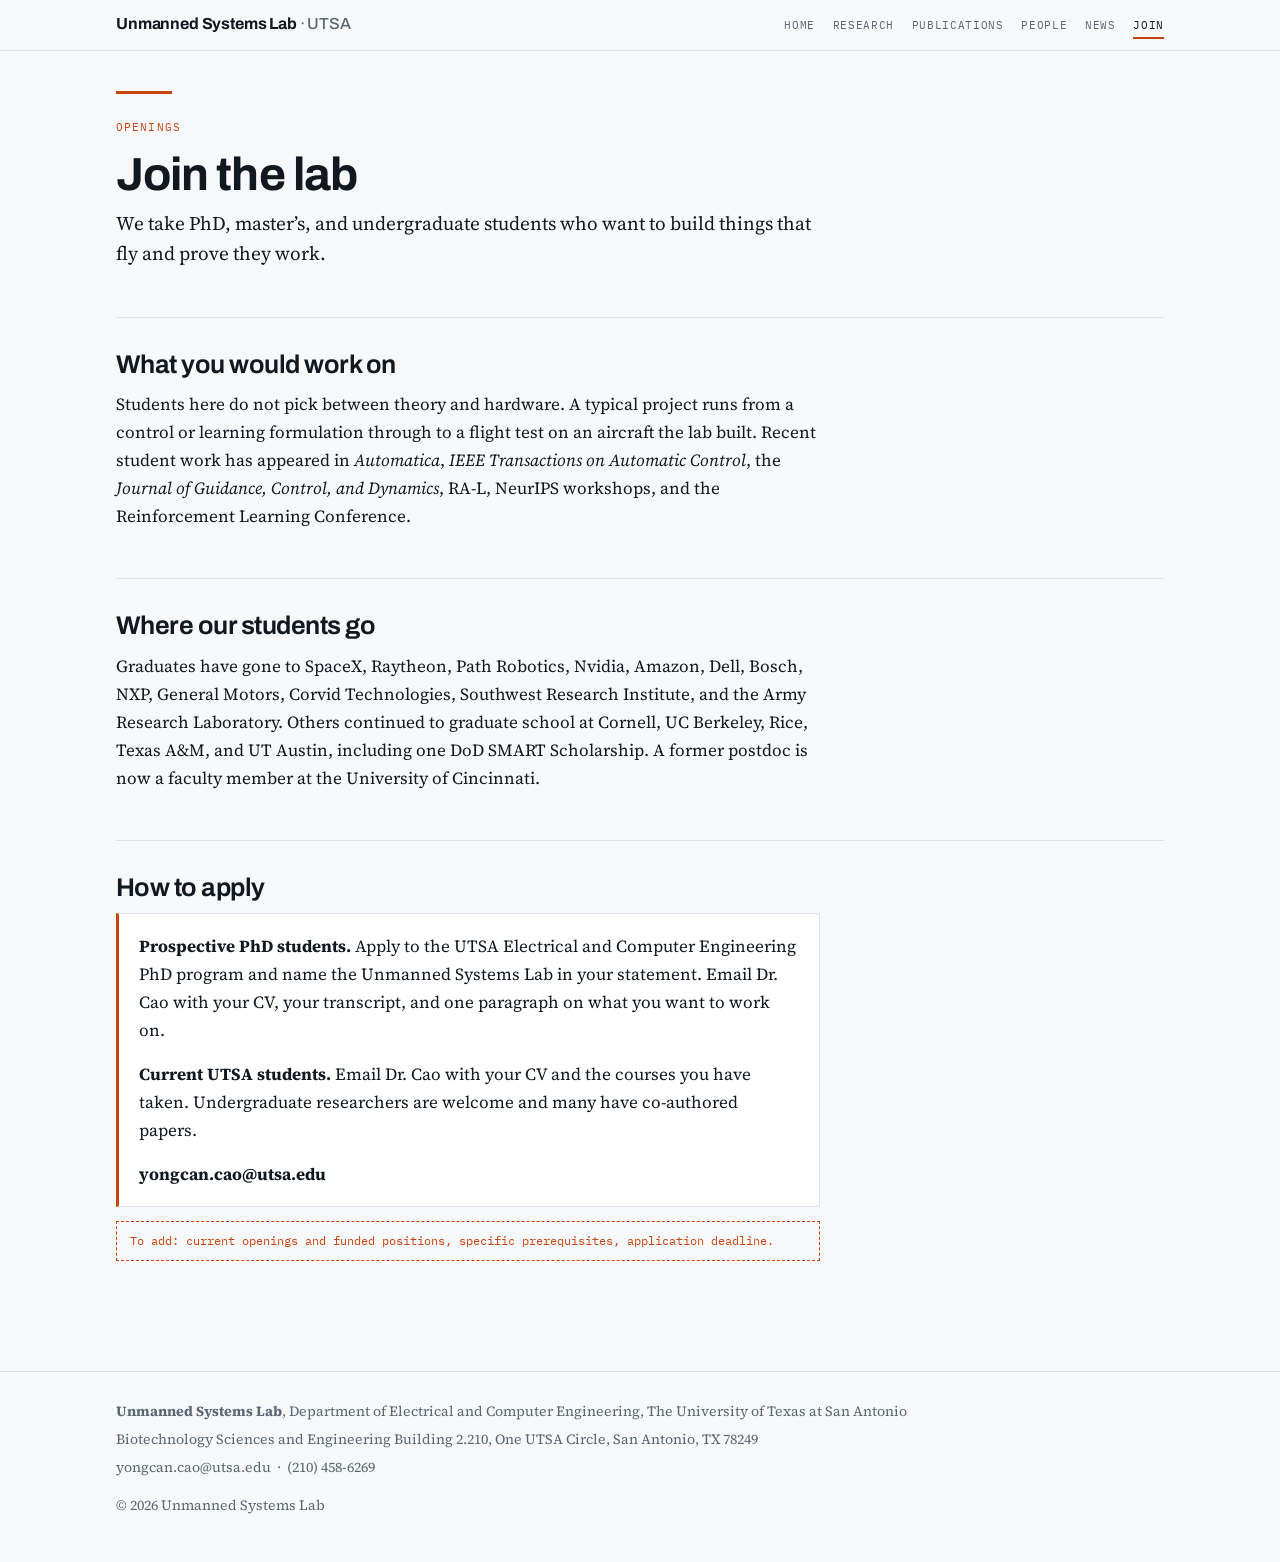
==== join.html @ a0c5c053 "Add files via upload" ====
<!doctype html>
<html lang="en">
<head>
<meta charset="utf-8">
<meta name="viewport" content="width=device-width, initial-scale=1, viewport-fit=cover">
<title>Join the Lab — Unmanned Systems Lab</title>
<meta name="description" content="Openings and how to apply to the Unmanned Systems Lab at UT San Antonio.">
<link rel="preconnect" href="https://fonts.googleapis.com">
<link rel="preconnect" href="https://fonts.gstatic.com" crossorigin>
<link rel="stylesheet" href="https://fonts.googleapis.com/css2?family=Archivo:wght@500;600;700&family=IBM+Plex+Mono:wght@400;500&family=Source+Serif+4:ital,opsz,wght@0,8..60,400;0,8..60,600;1,8..60,400&display=swap">
<link rel="stylesheet" href="style.css">
</head>
<body>
<header class="bar"><div class="bar-in">
<a class="brand" href="index.html">Unmanned Systems Lab <span>&middot; UTSA</span></a>
<nav aria-label="Main"><a href="index.html">Home</a><a href="research.html">Research</a><a href="publications.html">Publications</a><a href="people.html">People</a><a href="news.html">News</a><a href="join.html" aria-current="page">Join</a></nav>
</div></header>

<div class="wrap">
<main>
<section>
  <div class="rule-accent"></div>
  <p class="eyebrow">Openings</p>
  <h1>Join the lab</h1>
  <p class="lede col">We take PhD, master&rsquo;s, and undergraduate students who want to build things that fly and prove they work.</p>
</section>

<section>
  <h2>What you would work on</h2>
  <div class="col">
    <p>Students here do not pick between theory and hardware. A typical project runs from a control or learning formulation through to a flight test on an aircraft the lab built. Recent student work has appeared in <em>Automatica</em>, <em>IEEE Transactions on Automatic Control</em>, the <em>Journal of Guidance, Control, and Dynamics</em>, RA-L, NeurIPS workshops, and the Reinforcement Learning Conference.</p>
  </div>
</section>

<section>
  <h2>Where our students go</h2>
  <div class="col">
    <p>Graduates have gone to SpaceX, Raytheon, Path Robotics, Nvidia, Amazon, Dell, Bosch, NXP, General Motors, Corvid Technologies, Southwest Research Institute, and the Army Research Laboratory. Others continued to graduate school at Cornell, UC Berkeley, Rice, Texas A&amp;M, and UT Austin, including one DoD SMART Scholarship. A former postdoc is now a faculty member at the University of Cincinnati.</p>
  </div>
</section>

<section>
  <h2>How to apply</h2>
  <div class="col">
    <div class="callout">
      <p><strong>Prospective PhD students.</strong> Apply to the UTSA Electrical and Computer Engineering PhD program and name the Unmanned Systems Lab in your statement. Email Dr. Cao with your CV, your transcript, and one paragraph on what you want to work on.</p>
      <p><strong>Current UTSA students.</strong> Email Dr. Cao with your CV and the courses you have taken. Undergraduate researchers are welcome and many have co-authored papers.</p>
      <p style="margin-top:1rem"><strong>yongcan.cao@utsa.edu</strong></p>
    </div>
    <div class="todo">To add: current openings and funded positions, specific prerequisites, application deadline.</div>
  </div>
</section>
</main>
</div>
<footer><div class="wrap">
<p><strong>Unmanned Systems Lab</strong>, Department of Electrical and Computer Engineering, The University of Texas at San Antonio</p>
<p>Biotechnology Sciences and Engineering Building 2.210, One UTSA Circle, San Antonio, TX 78249</p>
<p>yongcan.cao@utsa.edu &nbsp;&middot;&nbsp; (210) 458-6269</p>
<p style="margin-top:.9rem">&copy; 2026 Unmanned Systems Lab</p>
</div></footer>
</body>
</html>
---- style.css ----
/* Layout: fixed-width reading column under a thin sticky bar; metadata set in mono,
   prose in serif, headings in a grotesque. Hairline rules instead of card shadows. */
:root {
  --bg: #F7F8FA;
  --surface: #FFFFFF;
  --fg: #11181F;
  --muted: #5A6672;
  --rule: #DCE2E9;
  --accent: #C8440F;
  --deep: #0C2340;
  --font-display: "Archivo", "Helvetica Neue", Arial, sans-serif;
  --font-body: "Source Serif 4", Georgia, "Times New Roman", serif;
  --font-mono: "IBM Plex Mono", ui-monospace, "SFMono-Regular", Menlo, monospace;
}
@media (prefers-color-scheme: dark) {
  :root:not([data-theme="light"]) {
    --bg: #0D1117;
    --surface: #151D26;
    --fg: #E7EDF3;
    --muted: #94A2B0;
    --rule: #26313E;
    --accent: #FF8355;
    --deep: #A9C3DE;
    color-scheme: dark;
  }
}
:root[data-theme="dark"] {
  --bg: #0D1117;
  --surface: #151D26;
  --fg: #E7EDF3;
  --muted: #94A2B0;
  --rule: #26313E;
  --accent: #FF8355;
  --deep: #A9C3DE;
  color-scheme: dark;
}

* { box-sizing: border-box; }
body {
  margin: 0;
  background: var(--bg);
  color: var(--fg);
  font-family: var(--font-body);
  font-size: 1.0625rem;
  line-height: 1.65;
  -webkit-font-smoothing: antialiased;
}
img { max-width: 100%; }
a { color: var(--accent); text-decoration-thickness: 1px; text-underline-offset: 2px; }
a:focus-visible, button:focus-visible { outline: 2px solid var(--accent); outline-offset: 3px; }

/* ---- top bar ---- */
.bar {
  position: sticky;
  top: env(safe-area-inset-top, 0px);
  z-index: 20;
  background: color-mix(in srgb, var(--bg) 92%, transparent);
  backdrop-filter: saturate(140%) blur(8px);
  border-bottom: 1px solid var(--rule);
}
.bar-in {
  max-width: 68rem; margin: 0 auto;
  padding: 0.7rem 1.25rem;
  display: flex; flex-wrap: wrap; align-items: baseline; gap: 0.5rem 1.4rem;
}
.brand {
  font-family: var(--font-display);
  font-weight: 700; font-size: 1rem; letter-spacing: -0.01em;
  color: var(--fg); text-decoration: none; margin-right: auto;
}
.brand span { color: var(--muted); font-weight: 500; }
.bar nav { display: flex; flex-wrap: wrap; gap: 0.25rem 1.1rem; }
.bar nav a {
  font-family: var(--font-mono); font-size: 0.7rem; letter-spacing: 0.06em;
  text-transform: uppercase; color: var(--muted); text-decoration: none;
  padding-block: 0.15rem; border-bottom: 2px solid transparent;
}
.bar nav a:hover { color: var(--fg); }
.bar nav a[aria-current="page"] { color: var(--fg); border-bottom-color: var(--accent); }

/* ---- shell ---- */
.wrap { max-width: 68rem; margin: 0 auto; padding-inline: 1.25rem; padding-block: 0; }
.col { max-width: 44rem; }
main { padding-block: 2.5rem 1rem; }
section { padding-block: 2rem; border-top: 1px solid var(--rule); }
section:first-of-type { border-top: 0; padding-top: 0; }

/* ---- type ---- */
h1, h2, h3 { font-family: var(--font-display); text-wrap: balance; letter-spacing: -0.02em; margin: 0 0 0.6rem; }
h1 { font-size: clamp(1.9rem, 5vw, 2.9rem); line-height: 1.1; font-weight: 700; }
h2 { font-size: clamp(1.25rem, 3vw, 1.6rem); line-height: 1.2; font-weight: 650; }
h3 { font-size: 1.05rem; font-weight: 650; line-height: 1.3; }
p { margin: 0 0 1rem; }
.lede { font-size: 1.2rem; line-height: 1.55; color: var(--fg); }
.eyebrow {
  font-family: var(--font-mono); font-size: 0.7rem; letter-spacing: 0.1em;
  text-transform: uppercase; color: var(--accent); margin: 0 0 0.75rem;
}
.muted { color: var(--muted); }
.small { font-size: 0.94rem; }

/* ---- hero ---- */
.hero { padding-block: 3rem 2.5rem; }
.hero h1 { max-width: 20ch; }
.hero .lede { max-width: 54ch; margin-top: 1rem; }
.rule-accent { width: 3.5rem; height: 3px; background: var(--accent); margin-bottom: 1.5rem; }

/* ---- stats ---- */
.stats { display: grid; grid-template-columns: repeat(auto-fit, minmax(10rem, 1fr)); gap: 1.5rem 2rem; margin-top: 2rem; }
.stat { min-width: 0; border-top: 1px solid var(--rule); padding-top: 0.75rem; }
.stat b {
  display: block; font-family: var(--font-display); font-weight: 700;
  font-size: 1.85rem; line-height: 1.1; font-variant-numeric: tabular-nums; color: var(--deep);
}
.stat span { font-family: var(--font-mono); font-size: 0.72rem; letter-spacing: 0.05em; text-transform: uppercase; color: var(--muted); }

/* ---- thrust / card grids ---- */
.grid2 { display: grid; grid-template-columns: repeat(auto-fit, minmax(17rem, 1fr)); gap: 1.75rem 2.25rem; }
.thrust { min-width: 0; }
.thrust h3 { margin-bottom: 0.35rem; }
.thrust .num {
  font-family: var(--font-mono); font-size: 0.7rem; color: var(--accent);
  letter-spacing: 0.08em; display: block; margin-bottom: 0.3rem;
}

/* ---- lists ---- */
ul.plain { list-style: none; margin: 0; padding: 0; }
.news-item { display: grid; grid-template-columns: 7.5rem 1fr; gap: 0 1.25rem; padding-block: 0.7rem; border-top: 1px solid var(--rule); }
.news-item:first-child { border-top: 0; }
.news-item time {
  font-family: var(--font-mono); font-size: 0.74rem; color: var(--muted);
  letter-spacing: 0.02em; padding-top: 0.28rem; font-variant-numeric: tabular-nums;
}
.news-item p { margin: 0; font-size: 0.99rem; min-width: 0; }
@media (max-width: 34rem) { .news-item { grid-template-columns: 1fr; gap: 0.1rem; } }

.pub { padding-block: 0.6rem; border-top: 1px solid var(--rule); font-size: 0.98rem; min-width: 0; }
.pub:first-child { border-top: 0; }
.pub .venue { font-style: italic; }
.pub .yr { font-family: var(--font-mono); font-size: 0.76rem; color: var(--muted); font-variant-numeric: tabular-nums; }

.people { display: grid; grid-template-columns: repeat(auto-fit, minmax(13rem, 1fr)); gap: 0.9rem 1.75rem; }
.person { min-width: 0; border-top: 1px solid var(--rule); padding-top: 0.6rem; }
.person b { font-family: var(--font-display); font-weight: 600; font-size: 1rem; display: block; }
.person span { font-family: var(--font-mono); font-size: 0.72rem; color: var(--muted); }

table { border-collapse: collapse; width: 100%; font-size: 0.94rem; }
.scroll { overflow-x: auto; }
th, td { text-align: left; padding: 0.45rem 0.9rem 0.45rem 0; border-bottom: 1px solid var(--rule); vertical-align: top; }
th { font-family: var(--font-mono); font-size: 0.7rem; letter-spacing: 0.07em; text-transform: uppercase; color: var(--muted); font-weight: 500; }
td.yr { font-family: var(--font-mono); font-size: 0.82rem; color: var(--muted); white-space: nowrap; font-variant-numeric: tabular-nums; }

/* ---- callout + buttons ---- */
.callout { background: var(--surface); border: 1px solid var(--rule); border-left: 3px solid var(--accent); padding: 1.1rem 1.25rem; }
.callout :last-child { margin-bottom: 0; }
.btn {
  display: inline-block; font-family: var(--font-display); font-weight: 600; font-size: 0.92rem;
  background: var(--deep); color: var(--bg); text-decoration: none;
  padding: 0.6rem 1.15rem; border: 1px solid var(--deep);
}
.btn:hover { background: transparent; color: var(--fg); }
.btn.ghost { background: transparent; color: var(--fg); border-color: var(--rule); }
.btn.ghost:hover { border-color: var(--accent); color: var(--accent); }
.btns { display: flex; flex-wrap: wrap; gap: 0.75rem; margin-top: 1.25rem; }

.tags { display: flex; flex-wrap: wrap; gap: 0.4rem; margin: 0.9rem 0 0; padding: 0; list-style: none; }
.tags li {
  font-family: var(--font-mono); font-size: 0.7rem; letter-spacing: 0.04em;
  border: 1px solid var(--rule); padding: 0.2rem 0.55rem; color: var(--muted);
}

.todo { border: 1px dashed var(--accent); padding: 0.55rem 0.8rem; font-family: var(--font-mono); font-size: 0.76rem; color: var(--accent); margin-block: 0.9rem; }

footer { border-top: 1px solid var(--rule); margin-top: 3rem; padding-block: 1.75rem 2.5rem; }
footer p { font-size: 0.88rem; color: var(--muted); margin: 0 0 0.3rem; }
footer a { color: var(--muted); }

@media (prefers-reduced-motion: reduce) { * { animation: none !important; transition: none !important; } }
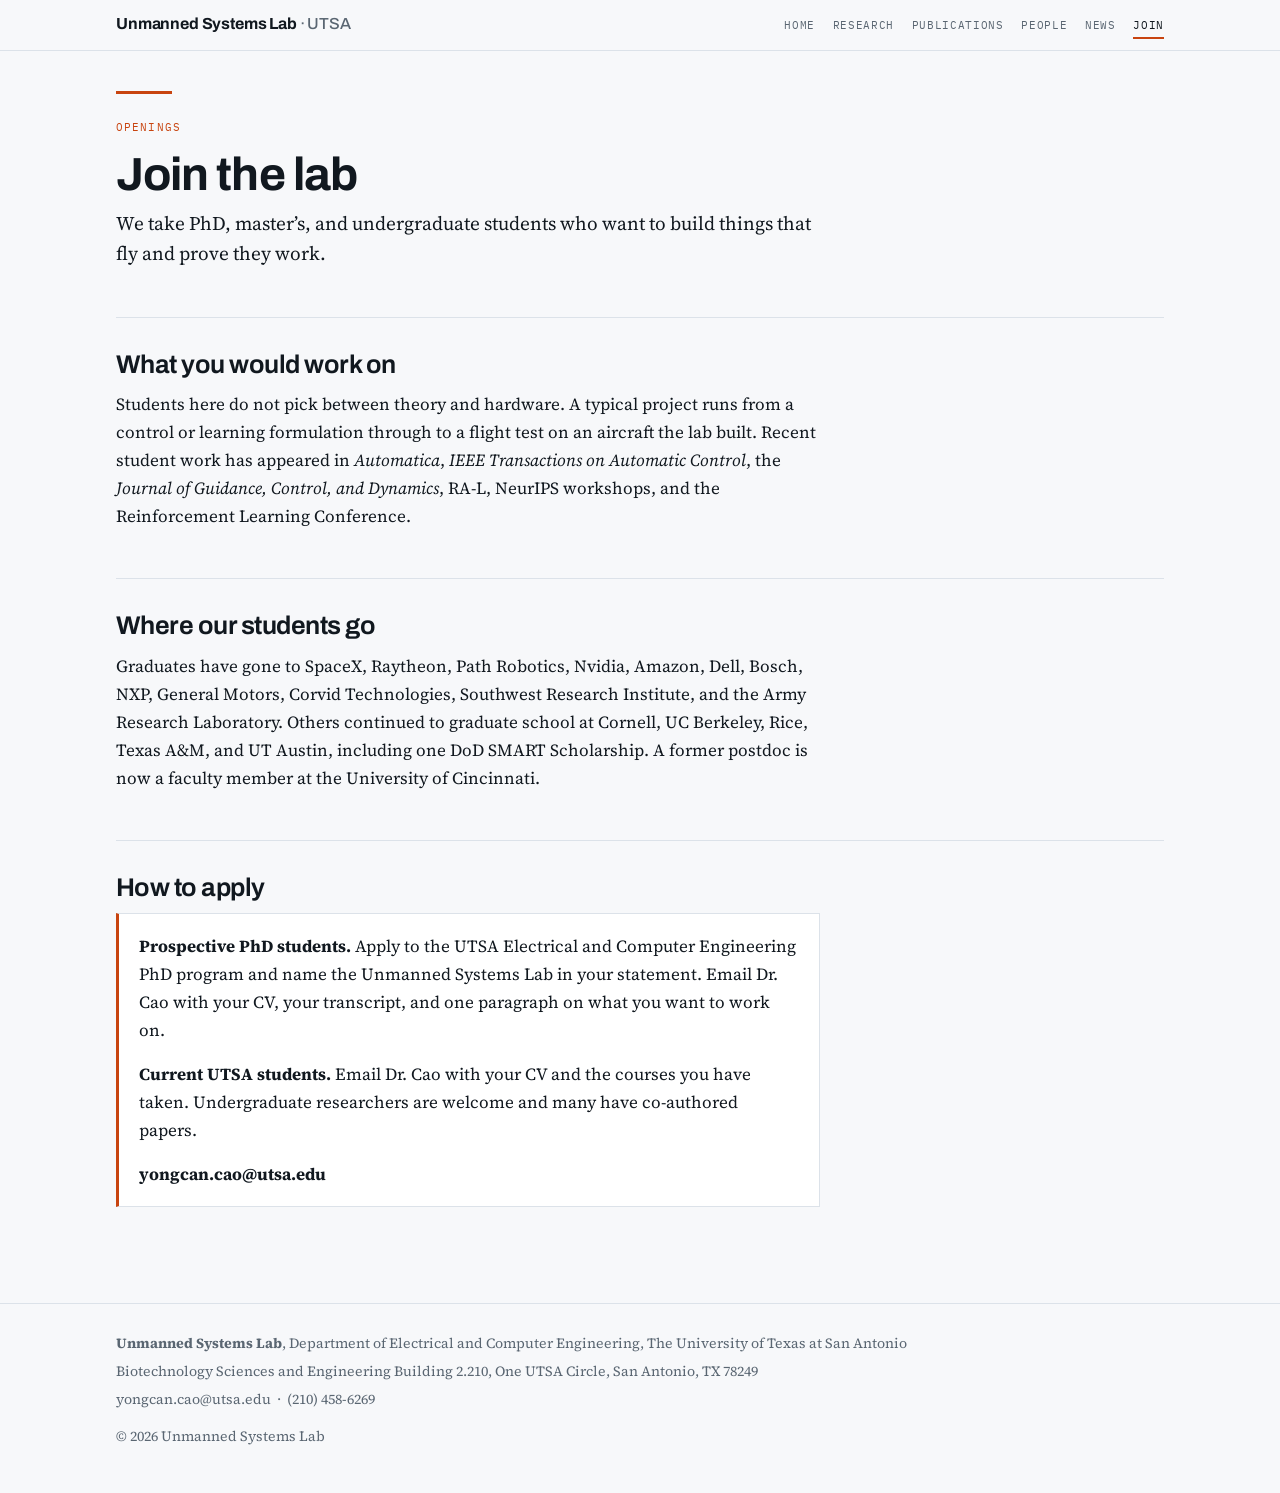
==== commit 863bee64: "Update join.html" ====
--- a/join.html
+++ b/join.html
@@ -47,7 +47,6 @@
       <p><strong>Current UTSA students.</strong> Email Dr. Cao with your CV and the courses you have taken. Undergraduate researchers are welcome and many have co-authored papers.</p>
       <p style="margin-top:1rem"><strong>yongcan.cao@utsa.edu</strong></p>
     </div>
-    <div class="todo">To add: current openings and funded positions, specific prerequisites, application deadline.</div>
   </div>
 </section>
 </main>
@@ -59,4 +58,4 @@
 <p style="margin-top:.9rem">&copy; 2026 Unmanned Systems Lab</p>
 </div></footer>
 </body>
-</html>+</html>
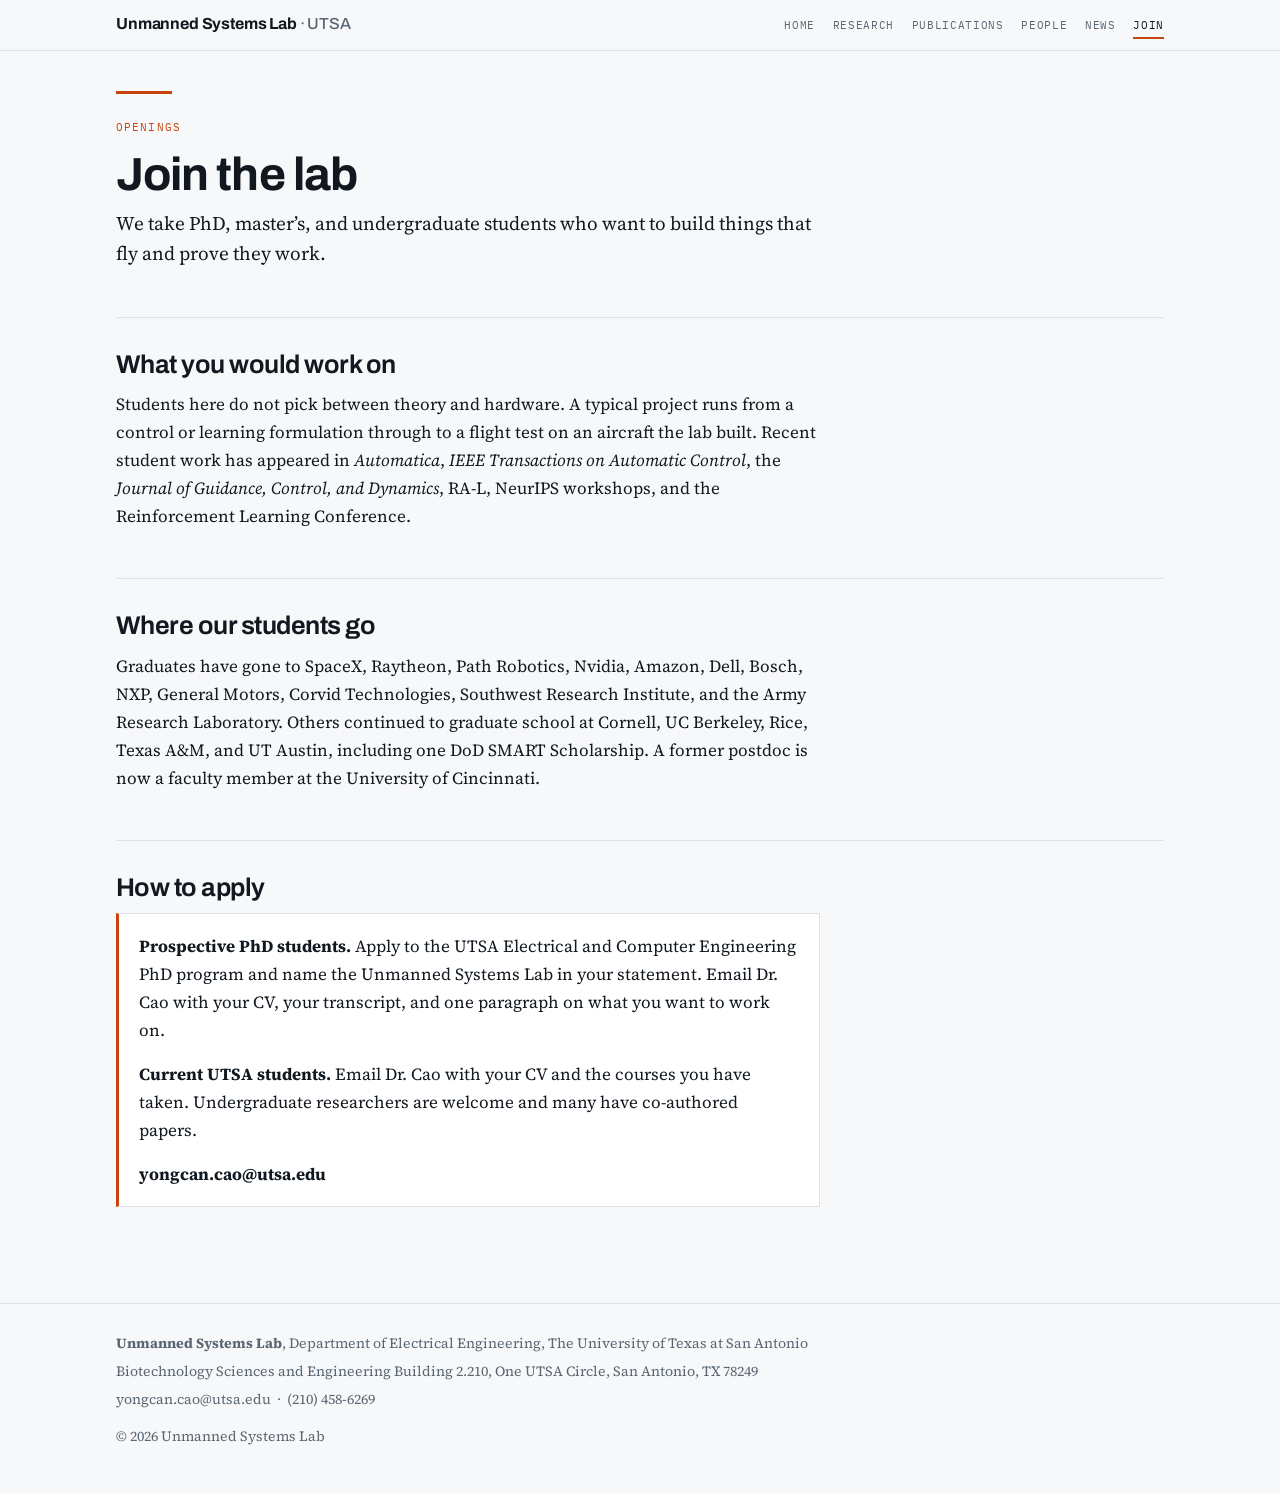
==== commit 2844dd07: "Update join.html" ====
--- a/join.html
+++ b/join.html
@@ -52,7 +52,7 @@
 </main>
 </div>
 <footer><div class="wrap">
-<p><strong>Unmanned Systems Lab</strong>, Department of Electrical and Computer Engineering, The University of Texas at San Antonio</p>
+<p><strong>Unmanned Systems Lab</strong>, Department of Electrical Engineering, The University of Texas at San Antonio</p>
 <p>Biotechnology Sciences and Engineering Building 2.210, One UTSA Circle, San Antonio, TX 78249</p>
 <p>yongcan.cao@utsa.edu &nbsp;&middot;&nbsp; (210) 458-6269</p>
 <p style="margin-top:.9rem">&copy; 2026 Unmanned Systems Lab</p>
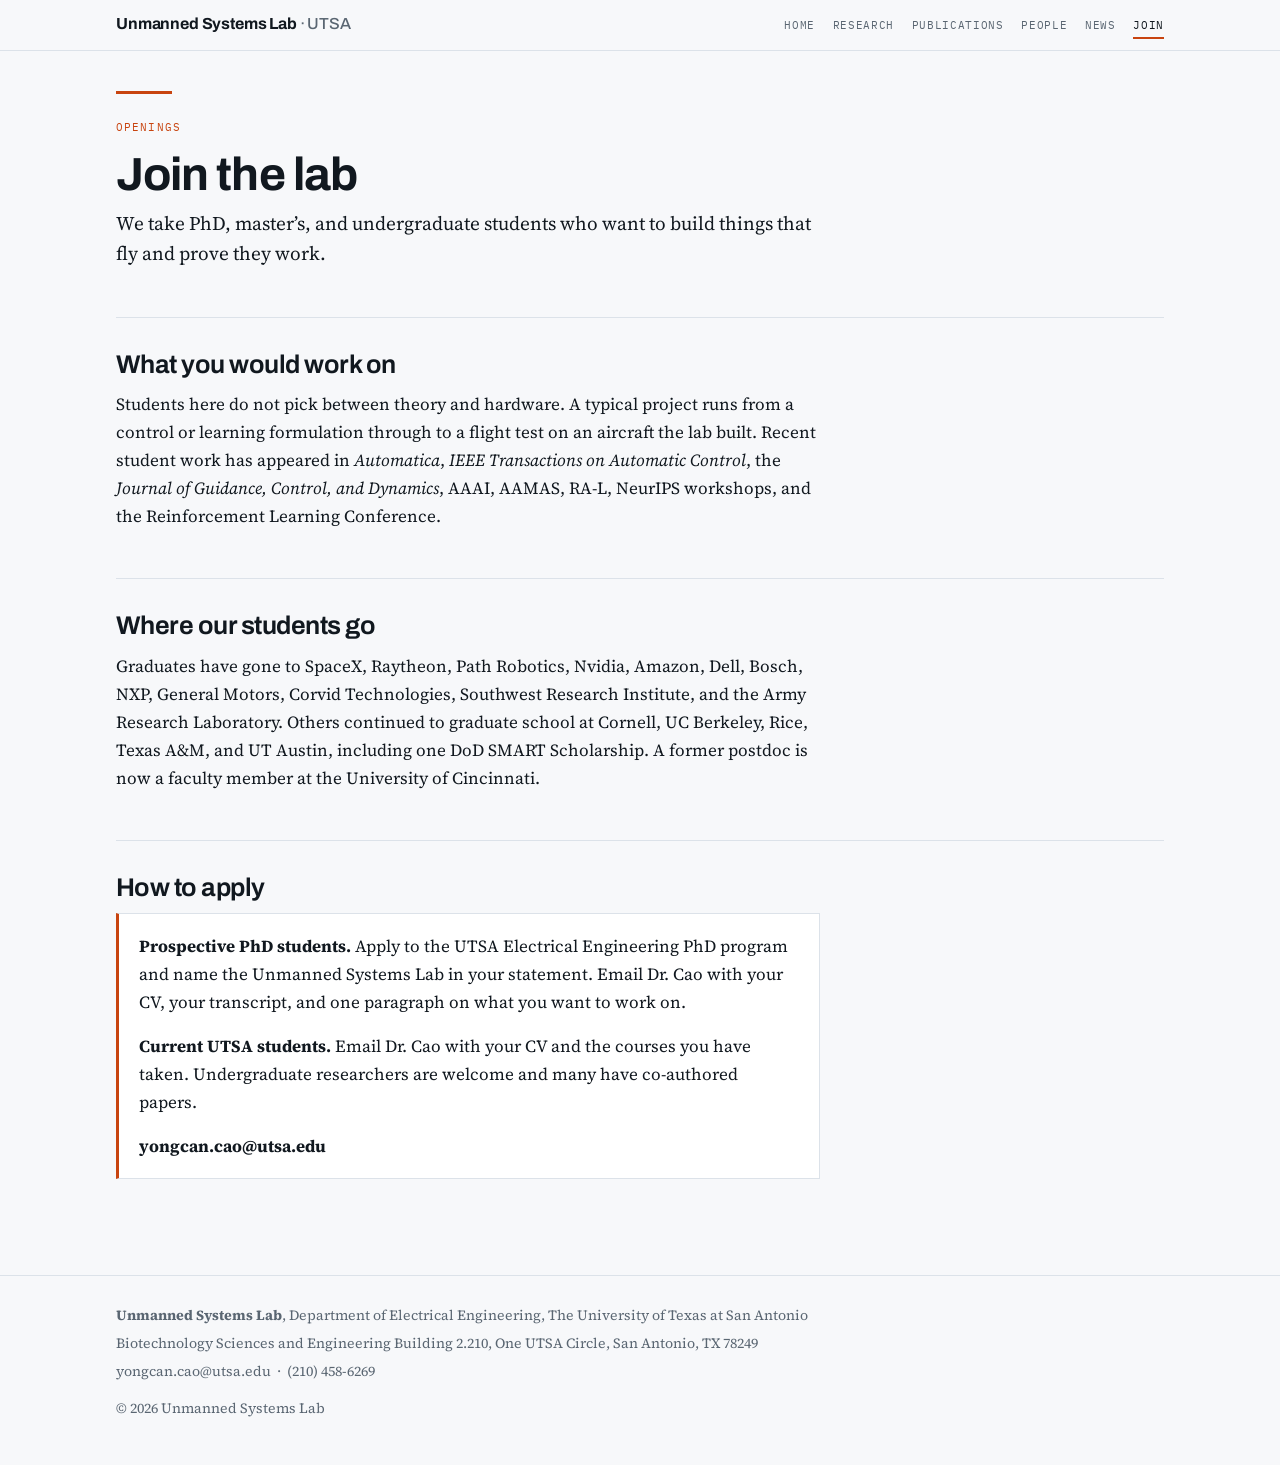
==== commit 9521c664: "Update join.html" ====
--- a/join.html
+++ b/join.html
@@ -28,7 +28,7 @@
 <section>
   <h2>What you would work on</h2>
   <div class="col">
-    <p>Students here do not pick between theory and hardware. A typical project runs from a control or learning formulation through to a flight test on an aircraft the lab built. Recent student work has appeared in <em>Automatica</em>, <em>IEEE Transactions on Automatic Control</em>, the <em>Journal of Guidance, Control, and Dynamics</em>, RA-L, NeurIPS workshops, and the Reinforcement Learning Conference.</p>
+    <p>Students here do not pick between theory and hardware. A typical project runs from a control or learning formulation through to a flight test on an aircraft the lab built. Recent student work has appeared in <em>Automatica</em>, <em>IEEE Transactions on Automatic Control</em>, the <em>Journal of Guidance, Control, and Dynamics</em>, AAAI, AAMAS, RA-L, NeurIPS workshops, and the Reinforcement Learning Conference.</p>
   </div>
 </section>
 
@@ -43,7 +43,7 @@
   <h2>How to apply</h2>
   <div class="col">
     <div class="callout">
-      <p><strong>Prospective PhD students.</strong> Apply to the UTSA Electrical and Computer Engineering PhD program and name the Unmanned Systems Lab in your statement. Email Dr. Cao with your CV, your transcript, and one paragraph on what you want to work on.</p>
+      <p><strong>Prospective PhD students.</strong> Apply to the UTSA Electrical Engineering PhD program and name the Unmanned Systems Lab in your statement. Email Dr. Cao with your CV, your transcript, and one paragraph on what you want to work on.</p>
       <p><strong>Current UTSA students.</strong> Email Dr. Cao with your CV and the courses you have taken. Undergraduate researchers are welcome and many have co-authored papers.</p>
       <p style="margin-top:1rem"><strong>yongcan.cao@utsa.edu</strong></p>
     </div>
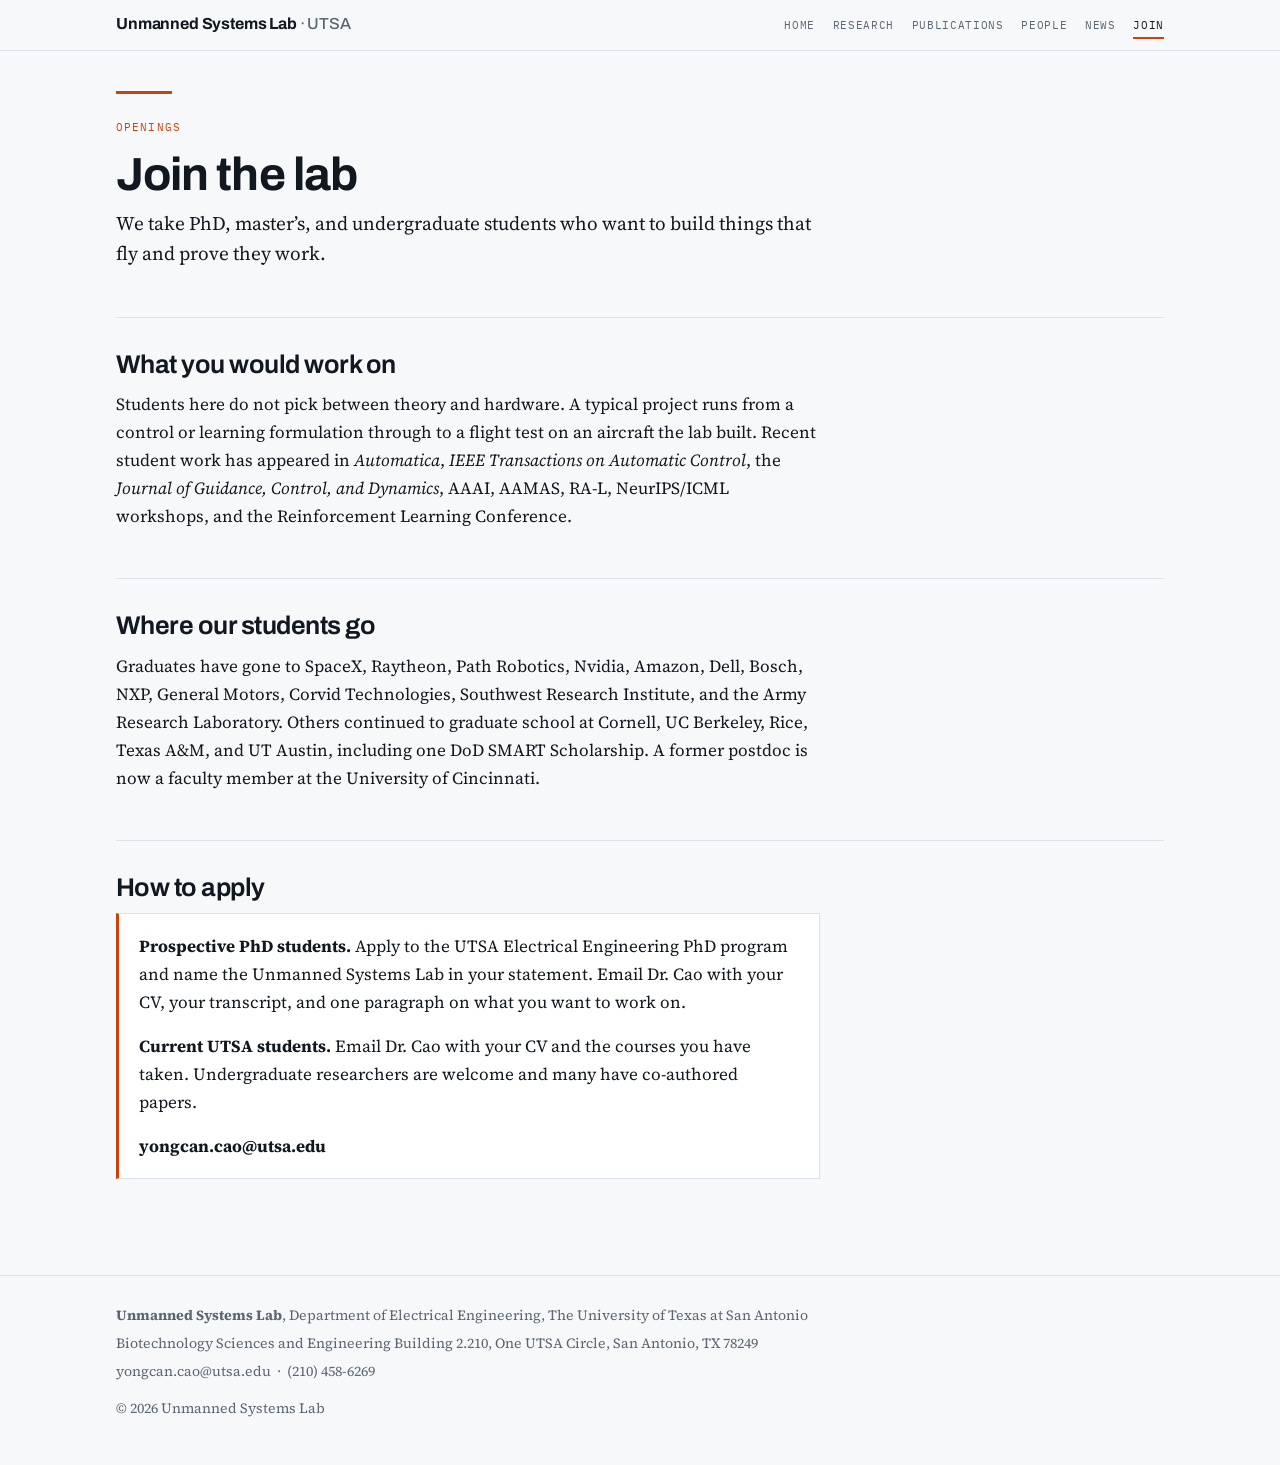
==== commit 78f9bfbe: "Update join.html" ====
--- a/join.html
+++ b/join.html
@@ -28,7 +28,7 @@
 <section>
   <h2>What you would work on</h2>
   <div class="col">
-    <p>Students here do not pick between theory and hardware. A typical project runs from a control or learning formulation through to a flight test on an aircraft the lab built. Recent student work has appeared in <em>Automatica</em>, <em>IEEE Transactions on Automatic Control</em>, the <em>Journal of Guidance, Control, and Dynamics</em>, AAAI, AAMAS, RA-L, NeurIPS workshops, and the Reinforcement Learning Conference.</p>
+    <p>Students here do not pick between theory and hardware. A typical project runs from a control or learning formulation through to a flight test on an aircraft the lab built. Recent student work has appeared in <em>Automatica</em>, <em>IEEE Transactions on Automatic Control</em>, the <em>Journal of Guidance, Control, and Dynamics</em>, AAAI, AAMAS, RA-L, NeurIPS/ICML workshops, and the Reinforcement Learning Conference.</p>
   </div>
 </section>
 
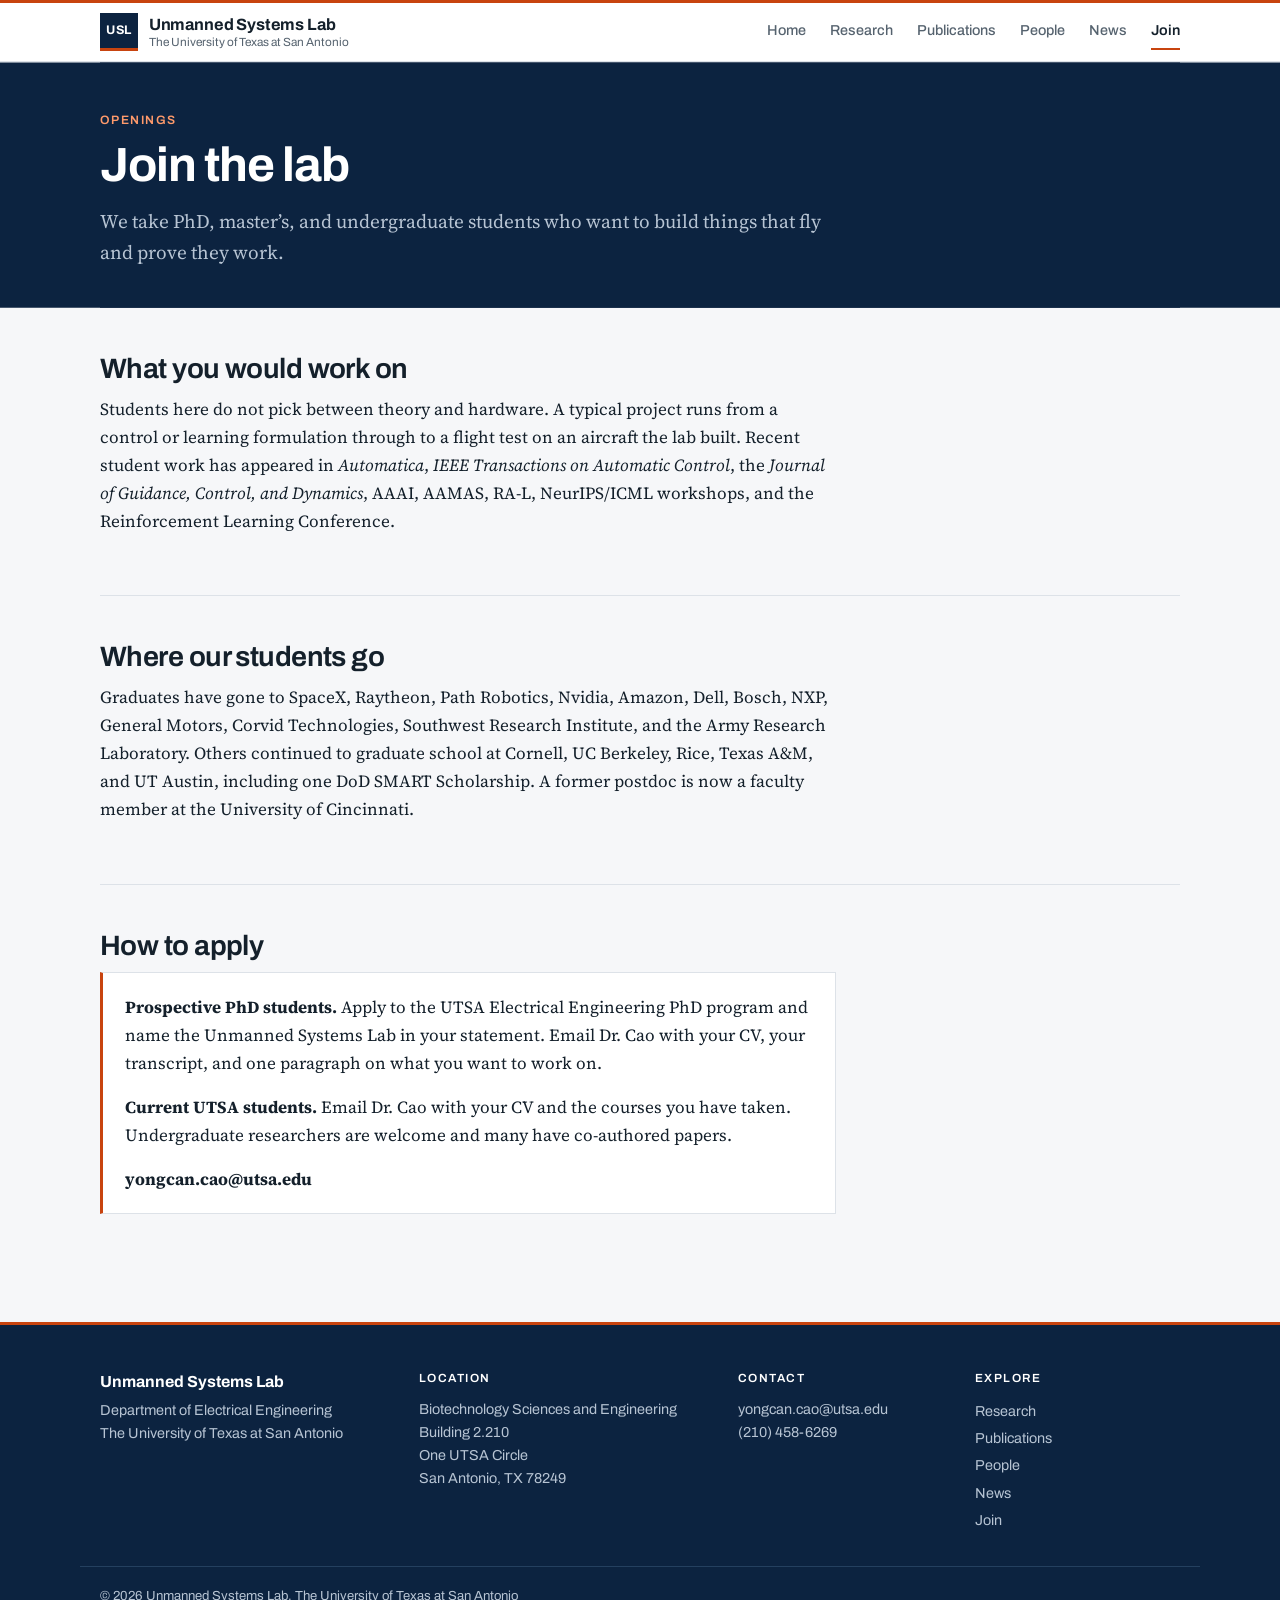
==== commit 8a826392: "Redesign site and standardize publication format - Navy/orange UTSA styling: new header, page title " ====
--- a/join.html
+++ b/join.html
@@ -5,21 +5,22 @@
 <meta name="viewport" content="width=device-width, initial-scale=1, viewport-fit=cover">
 <title>Join the Lab — Unmanned Systems Lab</title>
 <meta name="description" content="Openings and how to apply to the Unmanned Systems Lab at UT San Antonio.">
+<meta name="theme-color" content="#0C2340">
+<link rel="icon" href="data:image/svg+xml,%3Csvg xmlns='http://www.w3.org/2000/svg' viewBox='0 0 32 32'%3E%3Crect width='32' height='32' fill='%230C2340'/%3E%3Crect y='28' width='32' height='4' fill='%23C8440F'/%3E%3Ctext x='16' y='21' font-family='Arial' font-weight='700' font-size='12' fill='white' text-anchor='middle'%3EUSL%3C/text%3E%3C/svg%3E">
 <link rel="preconnect" href="https://fonts.googleapis.com">
 <link rel="preconnect" href="https://fonts.gstatic.com" crossorigin>
-<link rel="stylesheet" href="https://fonts.googleapis.com/css2?family=Archivo:wght@500;600;700&family=IBM+Plex+Mono:wght@400;500&family=Source+Serif+4:ital,opsz,wght@0,8..60,400;0,8..60,600;1,8..60,400&display=swap">
+<link rel="stylesheet" href="https://fonts.googleapis.com/css2?family=Archivo:wght@500;600;700&family=Source+Serif+4:ital,opsz,wght@0,8..60,400;0,8..60,600;1,8..60,400&display=swap">
 <link rel="stylesheet" href="style.css">
 </head>
 <body>
 <header class="bar"><div class="bar-in">
-<a class="brand" href="index.html">Unmanned Systems Lab <span>&middot; UTSA</span></a>
+<a class="brand" href="index.html"><span class="mark" aria-hidden="true">USL</span><span class="brand-txt"><b>Unmanned Systems Lab</b><small>The University of Texas at San Antonio</small></span></a>
 <nav aria-label="Main"><a href="index.html">Home</a><a href="research.html">Research</a><a href="publications.html">Publications</a><a href="people.html">People</a><a href="news.html">News</a><a href="join.html" aria-current="page">Join</a></nav>
 </div></header>
 
 <div class="wrap">
 <main>
-<section>
-  <div class="rule-accent"></div>
+<section class="page-head band">
   <p class="eyebrow">Openings</p>
   <h1>Join the lab</h1>
   <p class="lede col">We take PhD, master&rsquo;s, and undergraduate students who want to build things that fly and prove they work.</p>
@@ -51,11 +52,11 @@
 </section>
 </main>
 </div>
-<footer><div class="wrap">
-<p><strong>Unmanned Systems Lab</strong>, Department of Electrical Engineering, The University of Texas at San Antonio</p>
-<p>Biotechnology Sciences and Engineering Building 2.210, One UTSA Circle, San Antonio, TX 78249</p>
-<p>yongcan.cao@utsa.edu &nbsp;&middot;&nbsp; (210) 458-6269</p>
-<p style="margin-top:.9rem">&copy; 2026 Unmanned Systems Lab</p>
-</div></footer>
+<footer><div class="wrap foot-grid">
+<div><p class="foot-name">Unmanned Systems Lab</p><p>Department of Electrical Engineering<br>The University of Texas at San Antonio</p></div>
+<div><p class="foot-h">Location</p><p>Biotechnology Sciences and Engineering Building 2.210<br>One UTSA Circle<br>San Antonio, TX 78249</p></div>
+<div><p class="foot-h">Contact</p><p><a href="mailto:yongcan.cao@utsa.edu">yongcan.cao@utsa.edu</a><br><a href="tel:+12104586269">(210) 458-6269</a></p></div>
+<div><p class="foot-h">Explore</p><ul class="foot-links"><li><a href="research.html">Research</a></li><li><a href="publications.html">Publications</a></li><li><a href="people.html">People</a></li><li><a href="news.html">News</a></li><li><a href="join.html">Join</a></li></ul></div>
+</div><div class="wrap foot-base"><p>&copy; 2026 Unmanned Systems Lab, The University of Texas at San Antonio</p></div></footer>
 </body>
 </html>
--- a/style.css
+++ b/style.css
@@ -1,41 +1,50 @@
-/* Layout: fixed-width reading column under a thin sticky bar; metadata set in mono,
-   prose in serif, headings in a grotesque. Hairline rules instead of card shadows. */
+/* Layout: navy institutional header bands over a light reading column; prose in serif,
+   headings and interface text in a grotesque. Hairline rules and flat bordered cards. */
 :root {
-  --bg: #F7F8FA;
+  --bg: #F6F7F9;
   --surface: #FFFFFF;
-  --fg: #11181F;
-  --muted: #5A6672;
-  --rule: #DCE2E9;
+  --fg: #14202B;
+  --muted: #56636F;
+  --rule: #DDE2E8;
   --accent: #C8440F;
   --deep: #0C2340;
+  --band: #0C2340;
+  --band-fg: #FFFFFF;
+  --band-muted: #B7C4D3;
+  --band-rule: #24405F;
   --font-display: "Archivo", "Helvetica Neue", Arial, sans-serif;
   --font-body: "Source Serif 4", Georgia, "Times New Roman", serif;
-  --font-mono: "IBM Plex Mono", ui-monospace, "SFMono-Regular", Menlo, monospace;
+  --max: 70rem;
 }
 @media (prefers-color-scheme: dark) {
   :root:not([data-theme="light"]) {
     --bg: #0D1117;
-    --surface: #151D26;
+    --surface: #141B24;
     --fg: #E7EDF3;
-    --muted: #94A2B0;
+    --muted: #97A4B1;
     --rule: #26313E;
     --accent: #FF8355;
     --deep: #A9C3DE;
+    --band: #0A1A2E;
+    --band-rule: #1F3550;
     color-scheme: dark;
   }
 }
 :root[data-theme="dark"] {
   --bg: #0D1117;
-  --surface: #151D26;
+  --surface: #141B24;
   --fg: #E7EDF3;
-  --muted: #94A2B0;
+  --muted: #97A4B1;
   --rule: #26313E;
   --accent: #FF8355;
   --deep: #A9C3DE;
+  --band: #0A1A2E;
+  --band-rule: #1F3550;
   color-scheme: dark;
 }
 
 * { box-sizing: border-box; }
+html { scroll-padding-top: 5rem; }
 body {
   margin: 0;
   background: var(--bg);
@@ -47,132 +56,224 @@
 }
 img { max-width: 100%; }
 a { color: var(--accent); text-decoration-thickness: 1px; text-underline-offset: 2px; }
-a:focus-visible, button:focus-visible { outline: 2px solid var(--accent); outline-offset: 3px; }
+a:hover { text-decoration-thickness: 2px; }
+a:focus-visible, button:focus-visible, input:focus-visible { outline: 2px solid var(--accent); outline-offset: 3px; }
+.vh { position: absolute; width: 1px; height: 1px; overflow: hidden; clip: rect(0 0 0 0); white-space: nowrap; }
 
 /* ---- top bar ---- */
 .bar {
   position: sticky;
-  top: env(safe-area-inset-top, 0px);
+  top: 0;
   z-index: 20;
-  background: color-mix(in srgb, var(--bg) 92%, transparent);
-  backdrop-filter: saturate(140%) blur(8px);
+  background: var(--surface);
+  border-top: 3px solid var(--accent);
   border-bottom: 1px solid var(--rule);
+  padding-top: env(safe-area-inset-top, 0px);
 }
 .bar-in {
-  max-width: 68rem; margin: 0 auto;
-  padding: 0.7rem 1.25rem;
-  display: flex; flex-wrap: wrap; align-items: baseline; gap: 0.5rem 1.4rem;
+  max-width: var(--max); margin: 0 auto;
+  padding: 0.65rem 1.25rem;
+  display: flex; flex-wrap: wrap; align-items: center; gap: 0.5rem 2rem;
 }
 .brand {
-  font-family: var(--font-display);
-  font-weight: 700; font-size: 1rem; letter-spacing: -0.01em;
+  display: flex; align-items: center; gap: 0.7rem;
   color: var(--fg); text-decoration: none; margin-right: auto;
 }
-.brand span { color: var(--muted); font-weight: 500; }
-.bar nav { display: flex; flex-wrap: wrap; gap: 0.25rem 1.1rem; }
+.brand .mark {
+  display: grid; place-items: center; flex: none;
+  width: 2.35rem; height: 2.35rem;
+  background: var(--band); color: var(--band-fg);
+  font-family: var(--font-display); font-weight: 700; font-size: 0.78rem; letter-spacing: 0.04em;
+  border-bottom: 3px solid var(--accent);
+}
+.brand-txt { display: flex; flex-direction: column; line-height: 1.2; }
+.brand-txt b { font-family: var(--font-display); font-weight: 700; font-size: 1.02rem; letter-spacing: -0.01em; }
+.brand-txt small { font-family: var(--font-display); font-size: 0.74rem; color: var(--muted); }
+.bar nav { display: flex; flex-wrap: wrap; gap: 0.25rem 1.5rem; }
 .bar nav a {
-  font-family: var(--font-mono); font-size: 0.7rem; letter-spacing: 0.06em;
-  text-transform: uppercase; color: var(--muted); text-decoration: none;
-  padding-block: 0.15rem; border-bottom: 2px solid transparent;
+  font-family: var(--font-display); font-size: 0.9rem; font-weight: 500;
+  color: var(--muted); text-decoration: none;
+  padding-block: 0.3rem; border-bottom: 2px solid transparent;
 }
 .bar nav a:hover { color: var(--fg); }
-.bar nav a[aria-current="page"] { color: var(--fg); border-bottom-color: var(--accent); }
+.bar nav a[aria-current="page"] { color: var(--fg); font-weight: 600; border-bottom-color: var(--accent); }
+@media (max-width: 40rem) {
+  .brand-txt small { display: none; }
+  .bar nav { width: 100%; gap: 0.1rem 1.1rem; }
+  .bar nav a { font-size: 0.86rem; }
+}
 
 /* ---- shell ---- */
-.wrap { max-width: 68rem; margin: 0 auto; padding-inline: 1.25rem; padding-block: 0; }
-.col { max-width: 44rem; }
-main { padding-block: 2.5rem 1rem; }
-section { padding-block: 2rem; border-top: 1px solid var(--rule); }
-section:first-of-type { border-top: 0; padding-top: 0; }
+.wrap { max-width: var(--max); margin: 0 auto; padding-inline: 1.25rem; }
+.col { max-width: 46rem; }
+main { padding-block: 0 1rem; }
+section { padding-block: 2.75rem; border-top: 1px solid var(--rule); }
+
+/* Full-bleed navy band without horizontal overflow: the shadow paints the gutters, clip-path trims it vertically. */
+.band {
+  background: var(--band); color: var(--band-fg);
+  box-shadow: 0 0 0 100vmax var(--band); clip-path: inset(0 -100vmax);
+  border-top: 0;
+}
+.band + section { border-top: 0; }
+.band .eyebrow { color: #FF9A6B; }
+.band .lede, .band p { color: var(--band-muted); }
+.band a:not(.btn) { color: var(--band-fg); }
 
 /* ---- type ---- */
 h1, h2, h3 { font-family: var(--font-display); text-wrap: balance; letter-spacing: -0.02em; margin: 0 0 0.6rem; }
-h1 { font-size: clamp(1.9rem, 5vw, 2.9rem); line-height: 1.1; font-weight: 700; }
-h2 { font-size: clamp(1.25rem, 3vw, 1.6rem); line-height: 1.2; font-weight: 650; }
-h3 { font-size: 1.05rem; font-weight: 650; line-height: 1.3; }
+h1 { font-size: clamp(2rem, 5vw, 3rem); line-height: 1.08; font-weight: 700; }
+h2 { font-size: clamp(1.35rem, 3vw, 1.75rem); line-height: 1.2; font-weight: 650; }
+h3 { font-size: 1.08rem; font-weight: 650; line-height: 1.3; }
 p { margin: 0 0 1rem; }
-.lede { font-size: 1.2rem; line-height: 1.55; color: var(--fg); }
+.lede { font-size: 1.2rem; line-height: 1.6; }
 .eyebrow {
-  font-family: var(--font-mono); font-size: 0.7rem; letter-spacing: 0.1em;
-  text-transform: uppercase; color: var(--accent); margin: 0 0 0.75rem;
+  font-family: var(--font-display); font-size: 0.76rem; font-weight: 600; letter-spacing: 0.12em;
+  text-transform: uppercase; color: var(--accent); margin: 0 0 0.6rem;
 }
 .muted { color: var(--muted); }
 .small { font-size: 0.94rem; }
-
-/* ---- hero ---- */
-.hero { padding-block: 3rem 2.5rem; }
-.hero h1 { max-width: 20ch; }
-.hero .lede { max-width: 54ch; margin-top: 1rem; }
-.rule-accent { width: 3.5rem; height: 3px; background: var(--accent); margin-bottom: 1.5rem; }
+.sec-head { display: flex; flex-wrap: wrap; align-items: baseline; justify-content: space-between; gap: 0.5rem 1.5rem; margin-bottom: 1.5rem; }
+.sec-head h2 { margin: 0; }
+.more { font-family: var(--font-display); font-size: 0.92rem; font-weight: 600; text-decoration: none; }
+.more:hover { text-decoration: underline; }
+
+/* ---- hero + page heads ---- */
+.hero { padding-block: 4.5rem 3.5rem; }
+.hero h1 { font-size: clamp(2.3rem, 6vw, 3.6rem); max-width: 16ch; }
+.hero .lede { max-width: 58ch; margin-top: 1.25rem; font-size: 1.22rem; }
+.page-head { padding-block: 3rem 2.5rem; }
+.page-head h1 { margin-bottom: 0.4rem; }
+.page-head .lede { margin: 0.9rem 0 0; }
 
 /* ---- stats ---- */
-.stats { display: grid; grid-template-columns: repeat(auto-fit, minmax(10rem, 1fr)); gap: 1.5rem 2rem; margin-top: 2rem; }
-.stat { min-width: 0; border-top: 1px solid var(--rule); padding-top: 0.75rem; }
+.stats {
+  display: grid; grid-template-columns: repeat(auto-fit, minmax(11rem, 1fr)); gap: 1.25rem 2rem;
+  margin-top: 3rem; padding-top: 1.75rem; border-top: 1px solid var(--band-rule);
+}
+.stat { min-width: 0; }
 .stat b {
   display: block; font-family: var(--font-display); font-weight: 700;
-  font-size: 1.85rem; line-height: 1.1; font-variant-numeric: tabular-nums; color: var(--deep);
-}
-.stat span { font-family: var(--font-mono); font-size: 0.72rem; letter-spacing: 0.05em; text-transform: uppercase; color: var(--muted); }
-
-/* ---- thrust / card grids ---- */
-.grid2 { display: grid; grid-template-columns: repeat(auto-fit, minmax(17rem, 1fr)); gap: 1.75rem 2.25rem; }
-.thrust { min-width: 0; }
-.thrust h3 { margin-bottom: 0.35rem; }
-.thrust .num {
-  font-family: var(--font-mono); font-size: 0.7rem; color: var(--accent);
-  letter-spacing: 0.08em; display: block; margin-bottom: 0.3rem;
-}
+  font-size: 2rem; line-height: 1.1; font-variant-numeric: tabular-nums; color: var(--band-fg);
+}
+.stat span { display: block; margin-top: 0.3rem; font-family: var(--font-display); font-size: 0.86rem; line-height: 1.4; color: var(--band-muted); }
+
+/* ---- research cards ---- */
+.grid2 { display: grid; grid-template-columns: repeat(2, minmax(0, 1fr)); gap: 1.25rem; }
+@media (max-width: 44rem) { .grid2 { grid-template-columns: 1fr; } }
+.thrust {
+  min-width: 0; background: var(--surface); border: 1px solid var(--rule); border-top: 3px solid var(--deep);
+  padding: 1.4rem 1.5rem 0.6rem;
+}
+.thrust h3 { margin-bottom: 0.5rem; }
+.num {
+  font-family: var(--font-display); font-size: 0.8rem; font-weight: 700; color: var(--accent);
+  letter-spacing: 0.08em; display: block; margin: 0 0 0.4rem;
+}
+
+/* ---- research page sections ---- */
+.topic { display: grid; grid-template-columns: 4rem minmax(0, 1fr); gap: 0 1.5rem; }
+.topic .num { font-size: 1.6rem; letter-spacing: 0; line-height: 1.2; }
+@media (max-width: 40rem) { .topic { grid-template-columns: 1fr; } }
 
 /* ---- lists ---- */
 ul.plain { list-style: none; margin: 0; padding: 0; }
-.news-item { display: grid; grid-template-columns: 7.5rem 1fr; gap: 0 1.25rem; padding-block: 0.7rem; border-top: 1px solid var(--rule); }
+.news-list { background: var(--surface); border: 1px solid var(--rule); padding: 0.4rem 1.5rem; }
+.news-item { display: grid; grid-template-columns: 8.5rem 1fr; gap: 0 1.5rem; padding-block: 0.85rem; border-top: 1px solid var(--rule); }
 .news-item:first-child { border-top: 0; }
 .news-item time {
-  font-family: var(--font-mono); font-size: 0.74rem; color: var(--muted);
-  letter-spacing: 0.02em; padding-top: 0.28rem; font-variant-numeric: tabular-nums;
-}
-.news-item p { margin: 0; font-size: 0.99rem; min-width: 0; }
-@media (max-width: 34rem) { .news-item { grid-template-columns: 1fr; gap: 0.1rem; } }
-
-.pub { padding-block: 0.6rem; border-top: 1px solid var(--rule); font-size: 0.98rem; min-width: 0; }
-.pub:first-child { border-top: 0; }
+  font-family: var(--font-display); font-size: 0.84rem; font-weight: 600; color: var(--muted);
+  padding-top: 0.2rem; font-variant-numeric: tabular-nums;
+}
+.news-item p { margin: 0; font-size: 1rem; min-width: 0; }
+@media (max-width: 34rem) {
+  .news-list { padding-inline: 1rem; }
+  .news-item { grid-template-columns: 1fr; gap: 0.15rem; }
+}
+
+.pubtools { display: flex; flex-wrap: wrap; align-items: center; gap: 0.75rem 1.25rem; margin-top: 1.75rem; }
+.srch { flex: 1 1 22rem; max-width: 34rem; }
+.srch input {
+  width: 100%; font: inherit; font-family: var(--font-display); font-size: 0.95rem;
+  color: var(--fg); background: var(--surface);
+  border: 1px solid var(--rule); border-radius: 2px; padding: 0.65rem 0.85rem;
+}
+.srch input:focus { border-color: var(--accent); outline: none; box-shadow: 0 0 0 3px color-mix(in srgb, var(--accent) 20%, transparent); }
+.pubtools p { margin: 0; }
+.cnt {
+  display: inline-block; vertical-align: middle; margin-left: 0.4rem;
+  font-size: 0.8rem; font-weight: 600; letter-spacing: 0; color: var(--muted);
+  border: 1px solid var(--rule); border-radius: 999px; padding: 0.05rem 0.55rem;
+}
+.yblock { display: grid; grid-template-columns: 5rem minmax(0, 1fr); gap: 0 1.5rem; padding-block: 0.75rem; border-top: 1px solid var(--rule); }
+.yblock:first-child { border-top: 0; }
+.yhead { font-size: 1rem; color: var(--deep); padding-top: 0.55rem; margin: 0; font-variant-numeric: tabular-nums; }
+.yblock .pub { grid-column: 2; }
+.yblock .pub:first-of-type { border-top: 0; }
+@media (max-width: 34rem) { .yblock { grid-template-columns: 1fr; } .yblock .pub { grid-column: 1; } }
+
+.pub { padding-block: 0.55rem; border-top: 1px solid var(--rule); font-size: 0.98rem; min-width: 0; }
 .pub .venue { font-style: italic; }
-.pub .yr { font-family: var(--font-mono); font-size: 0.76rem; color: var(--muted); font-variant-numeric: tabular-nums; }
-
-.people { display: grid; grid-template-columns: repeat(auto-fit, minmax(13rem, 1fr)); gap: 0.9rem 1.75rem; }
-.person { min-width: 0; border-top: 1px solid var(--rule); padding-top: 0.6rem; }
+
+.people { display: grid; grid-template-columns: repeat(auto-fill, minmax(min(14rem, 40%), 1fr)); gap: 0.75rem; }
+.person { min-width: 0; background: var(--surface); border: 1px solid var(--rule); padding: 0.9rem 1rem; }
 .person b { font-family: var(--font-display); font-weight: 600; font-size: 1rem; display: block; }
-.person span { font-family: var(--font-mono); font-size: 0.72rem; color: var(--muted); }
-
-table { border-collapse: collapse; width: 100%; font-size: 0.94rem; }
+.person span { font-family: var(--font-display); font-size: 0.84rem; color: var(--muted); }
+
+table { border-collapse: collapse; width: 100%; font-size: 0.96rem; background: var(--surface); border: 1px solid var(--rule); }
 .scroll { overflow-x: auto; }
-th, td { text-align: left; padding: 0.45rem 0.9rem 0.45rem 0; border-bottom: 1px solid var(--rule); vertical-align: top; }
-th { font-family: var(--font-mono); font-size: 0.7rem; letter-spacing: 0.07em; text-transform: uppercase; color: var(--muted); font-weight: 500; }
-td.yr { font-family: var(--font-mono); font-size: 0.82rem; color: var(--muted); white-space: nowrap; font-variant-numeric: tabular-nums; }
+th, td { text-align: left; padding: 0.6rem 1rem; border-bottom: 1px solid var(--rule); vertical-align: top; }
+th { font-family: var(--font-display); font-size: 0.76rem; letter-spacing: 0.08em; text-transform: uppercase; color: var(--muted); font-weight: 600; background: var(--bg); }
+td.yr { font-family: var(--font-display); font-size: 0.88rem; color: var(--muted); white-space: nowrap; font-variant-numeric: tabular-nums; }
+
+/* ---- director ---- */
+.profile { display: grid; grid-template-columns: minmax(0, 1fr) 18rem; gap: 2rem 3rem; align-items: start; }
+.contact { background: var(--surface); border: 1px solid var(--rule); padding: 1.25rem 1.4rem; font-family: var(--font-display); font-size: 0.92rem; }
+.contact dt { font-size: 0.72rem; font-weight: 600; letter-spacing: 0.1em; text-transform: uppercase; color: var(--muted); }
+.contact dd { margin: 0.1rem 0 0.9rem; }
+.contact dd:last-child { margin-bottom: 0; }
+@media (max-width: 48rem) { .profile { grid-template-columns: 1fr; } }
+
+/* ---- sponsors ---- */
+.sponsors { display: flex; flex-wrap: wrap; gap: 0.6rem; margin: 0; padding: 0; list-style: none; }
+.sponsors li {
+  font-family: var(--font-display); font-weight: 600; font-size: 0.92rem; color: var(--deep);
+  background: var(--surface); border: 1px solid var(--rule); padding: 0.55rem 1rem;
+}
 
 /* ---- callout + buttons ---- */
-.callout { background: var(--surface); border: 1px solid var(--rule); border-left: 3px solid var(--accent); padding: 1.1rem 1.25rem; }
+.callout { background: var(--surface); border: 1px solid var(--rule); border-left: 3px solid var(--accent); padding: 1.25rem 1.4rem; }
 .callout :last-child { margin-bottom: 0; }
 .btn {
-  display: inline-block; font-family: var(--font-display); font-weight: 600; font-size: 0.92rem;
-  background: var(--deep); color: var(--bg); text-decoration: none;
-  padding: 0.6rem 1.15rem; border: 1px solid var(--deep);
-}
-.btn:hover { background: transparent; color: var(--fg); }
-.btn.ghost { background: transparent; color: var(--fg); border-color: var(--rule); }
-.btn.ghost:hover { border-color: var(--accent); color: var(--accent); }
-.btns { display: flex; flex-wrap: wrap; gap: 0.75rem; margin-top: 1.25rem; }
+  display: inline-block; font-family: var(--font-display); font-weight: 600; font-size: 0.95rem;
+  background: var(--accent); color: #FFFFFF; text-decoration: none;
+  padding: 0.7rem 1.3rem; border: 1px solid var(--accent); border-radius: 2px;
+}
+.btn:hover { background: color-mix(in srgb, var(--accent) 85%, #000); }
+.btn.ghost { background: transparent; color: var(--band-fg); border-color: #5A7594; }
+.btn.ghost:hover { border-color: var(--band-fg); }
+.btns { display: flex; flex-wrap: wrap; gap: 0.75rem; margin-top: 2rem; }
 
 .tags { display: flex; flex-wrap: wrap; gap: 0.4rem; margin: 0.9rem 0 0; padding: 0; list-style: none; }
 .tags li {
-  font-family: var(--font-mono); font-size: 0.7rem; letter-spacing: 0.04em;
-  border: 1px solid var(--rule); padding: 0.2rem 0.55rem; color: var(--muted);
-}
-
-.todo { border: 1px dashed var(--accent); padding: 0.55rem 0.8rem; font-family: var(--font-mono); font-size: 0.76rem; color: var(--accent); margin-block: 0.9rem; }
-
-footer { border-top: 1px solid var(--rule); margin-top: 3rem; padding-block: 1.75rem 2.5rem; }
-footer p { font-size: 0.88rem; color: var(--muted); margin: 0 0 0.3rem; }
-footer a { color: var(--muted); }
+  font-family: var(--font-display); font-size: 0.8rem;
+  background: var(--surface); border: 1px solid var(--rule); border-radius: 999px; padding: 0.2rem 0.7rem; color: var(--muted);
+}
+
+.todo { border: 1px dashed var(--accent); padding: 0.55rem 0.8rem; font-family: var(--font-display); font-size: 0.82rem; color: var(--accent); margin-block: 0.9rem; }
+
+/* ---- footer ---- */
+footer { background: var(--band); color: var(--band-muted); margin-top: 3rem; border-top: 3px solid var(--accent); font-family: var(--font-display); }
+.foot-grid { display: grid; grid-template-columns: 1.4fr 1.4fr 1fr 1fr; gap: 2rem; padding-block: 2.75rem 2rem; }
+@media (max-width: 52rem) { .foot-grid { grid-template-columns: 1fr 1fr; } }
+@media (max-width: 30rem) { .foot-grid { grid-template-columns: 1fr; } }
+footer p { font-size: 0.9rem; line-height: 1.6; margin: 0 0 0.3rem; }
+footer a { color: var(--band-muted); text-decoration: none; }
+footer a:hover { color: var(--band-fg); text-decoration: underline; }
+.foot-name { color: var(--band-fg); font-weight: 700; font-size: 1rem; }
+.foot-h { color: var(--band-fg); font-size: 0.74rem; font-weight: 600; letter-spacing: 0.12em; text-transform: uppercase; margin-bottom: 0.6rem; }
+.foot-links { list-style: none; margin: 0; padding: 0; font-size: 0.9rem; line-height: 1.9; }
+.foot-base { border-top: 1px solid var(--band-rule); padding-block: 1.1rem 1.5rem; }
+.foot-base p { font-size: 0.82rem; margin: 0; }
 
 @media (prefers-reduced-motion: reduce) { * { animation: none !important; transition: none !important; } }
